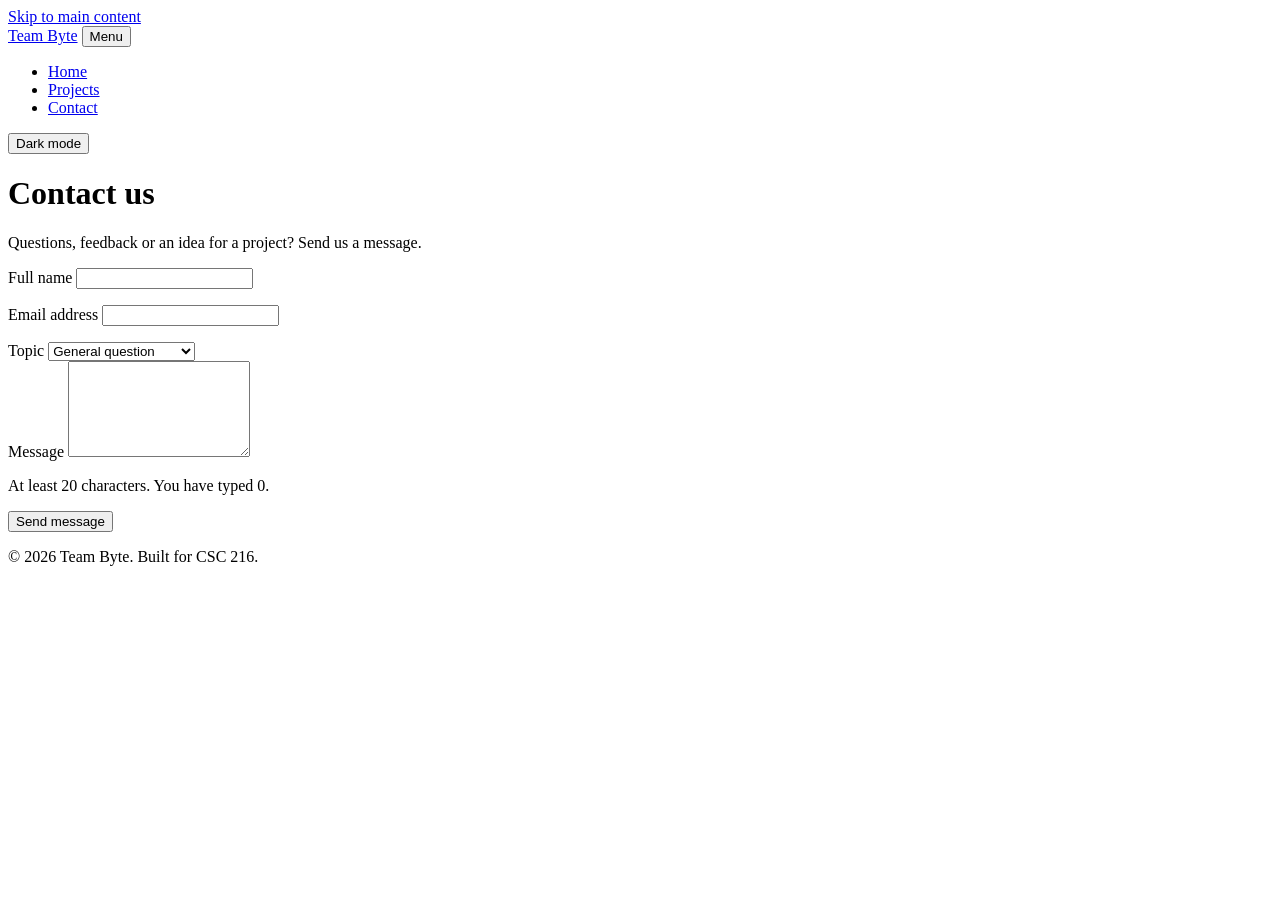
==== contact.html @ 6f2219a6 "Refactor project structure: remove old HTML and JS files, add new index, projects, and contact pages" ====
<!DOCTYPE html>
<html lang="en">
<head>
  <meta charset="UTF-8">
  <meta name="viewport" content="width=device-width, initial-scale=1.0">
  <meta name="description" content="Send a message to Team Byte.">
  <title>Contact | Team Byte</title>
  <link rel="stylesheet" href="css/styles.css">
  <script src="js/script.js" defer></script>
</head>
<body>
  <a class="skip-link" href="#main">Skip to main content</a>

  <header class="site-header">
    <div class="container header-inner">
      <a class="logo" href="index.html">Team Byte</a>
      <button class="nav-toggle" type="button" aria-expanded="false" aria-controls="site-nav">Menu</button>
      <nav id="site-nav" class="site-nav" aria-label="Main">
        <ul>
          <li><a href="index.html">Home</a></li>
          <li><a href="projects.html">Projects</a></li>
          <li><a href="contact.html" aria-current="page">Contact</a></li>
        </ul>
      </nav>
      <button class="theme-toggle" type="button" aria-pressed="false">Dark mode</button>
      </div>
  </header>

  <main id="main" class="container">
    <header class="page-header">
      <h1>Contact us</h1>
      <p class="lead">Questions, feedback or an idea for a project? Send us a message.</p>
    </header>

    <form id="contact-form" class="contact-form" novalidate>
      <div class="field">
        <label for="name">Full name</label>
        <input type="text" id="name" name="name" autocomplete="name" required aria-describedby="name-error">
        <p class="error" id="name-error"></p>
      </div>

      <div class="field">
        <label for="email">Email address</label>
        <input type="email" id="email" name="email" autocomplete="email" required aria-describedby="email-error">
        <p class="error" id="email-error"></p>
      </div>

      <div class="field">
        <label for="topic">Topic</label>
        <select id="topic" name="topic">
          <option value="general">General question</option>
          <option value="collaboration">Collaboration</option>
          <option value="feedback">Feedback on our site</option>
        </select>
      </div>

      <div class="field">
        <label for="message">Message</label>
        <textarea id="message" name="message" rows="6" required minlength="20" aria-describedby="message-hint message-error"></textarea>
        <p class="hint" id="message-hint">At least 20 characters. You have typed <span id="char-count">0</span>.</p>
        <p class="error" id="message-error"></p>
      </div>

      <button class="button" type="submit">Send message</button>
      <p id="form-status" class="form-status" role="status"></p>
    </form>
  </main>

  <footer class="site-footer">
    <div class="container">
      <p>© <span id="year">2026</span> Team Byte. Built for CSC 216.</p>
    </div>
  </footer>
</body>
</html>
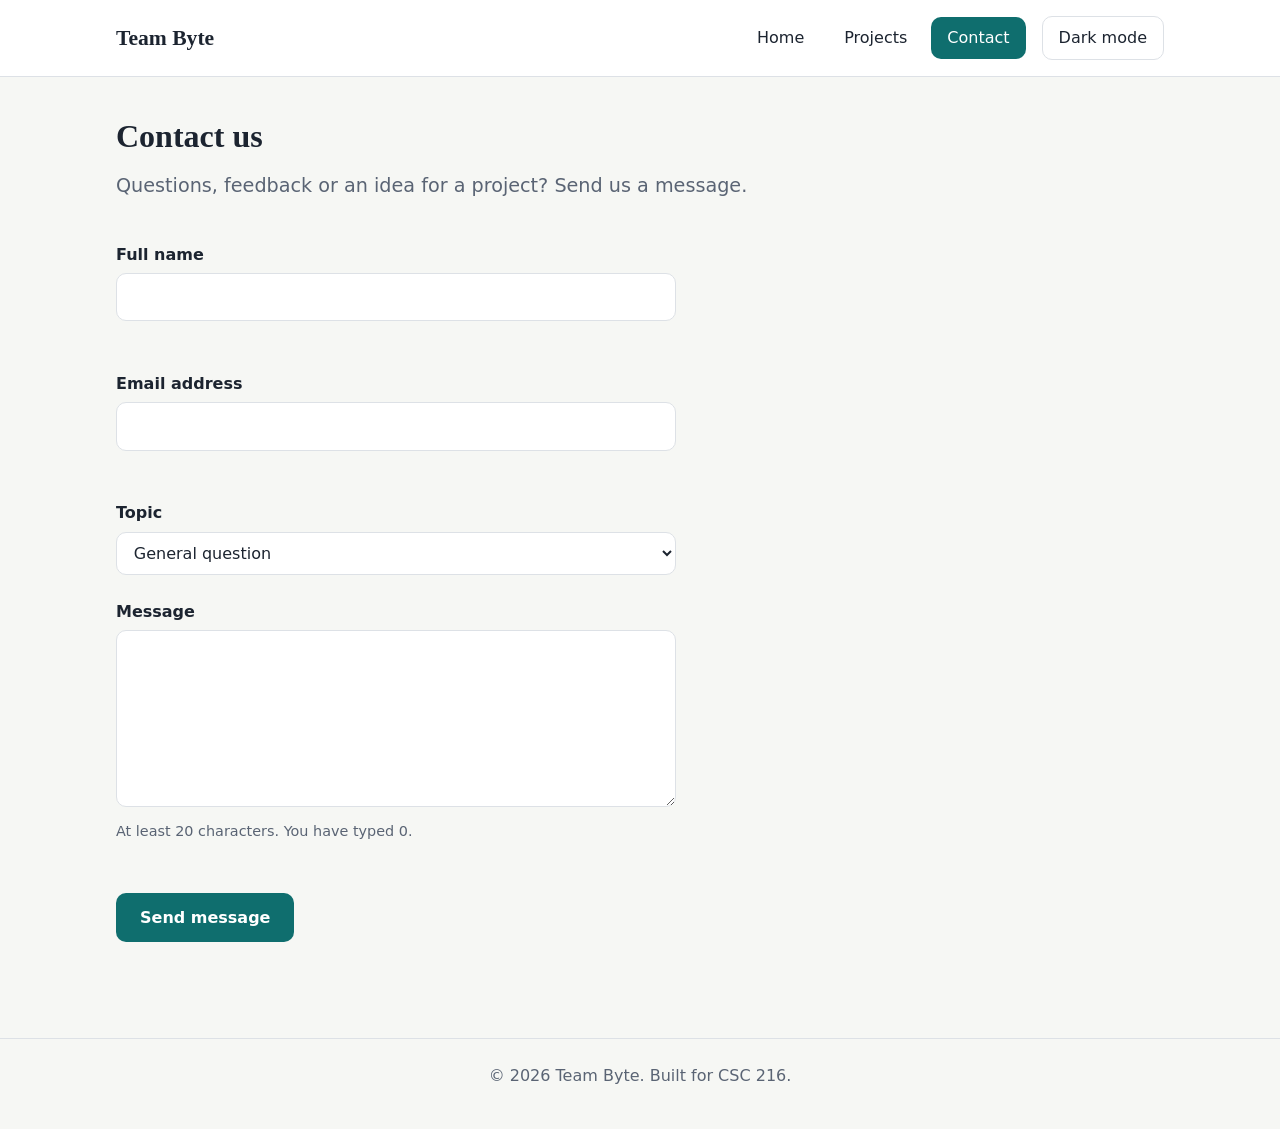
==== commit 11bc5008: "Merge remote-tracking branch 'origin/main'" ====
--- a/contact.html
+++ b/contact.html
@@ -5,8 +5,8 @@
   <meta name="viewport" content="width=device-width, initial-scale=1.0">
   <meta name="description" content="Send a message to Team Byte.">
   <title>Contact | Team Byte</title>
-  <link rel="stylesheet" href="css/styles.css">
-  <script src="js/script.js" defer></script>
+  <link rel="stylesheet" href="styles.css">
+  <script src="script.js" defer></script>
 </head>
 <body>
   <a class="skip-link" href="#main">Skip to main content</a>
--- a/styles.css
+++ b/styles.css
@@ -0,0 +1,414 @@
+/* =====================================================
+   Team website stylesheet (CSC 216, Lab 2)
+   One file styles every page on the site.
+   ===================================================== */
+
+/* ---------- 1. Design tokens ---------- */
+:root {
+  --color-bg: #f6f7f4;
+  --color-surface: #ffffff;
+  --color-text: #1c2430;
+  --color-muted: #5a6474;
+  --color-primary: #0f6e6e;
+  --color-primary-dark: #0a5050;
+  --color-on-primary: #ffffff;
+  --color-border: #dde1e6;
+  --color-error: #b3261e;
+  --color-success: #1e7b3a;
+
+  --font-body: system-ui, -apple-system, "Segoe UI", Roboto, Arial, sans-serif;
+  --font-heading: Georgia, "Times New Roman", serif;
+
+  --space-1: 0.5rem;
+  --space-2: 1rem;
+  --space-3: 1.5rem;
+    --space-4: 2.5rem;
+  --space-5: 4rem;
+
+  --radius: 10px;
+  --max-width: 1080px;
+}
+
+body.dark {
+  --color-bg: #11161d;
+  --color-surface: #1a212b;
+  --color-text: #e7ebf0;
+  --color-muted: #a2abb9;
+  --color-primary: #4fc1c1;
+  --color-primary-dark: #83d8d8;
+  --color-on-primary: #0b1f1f;
+  --color-border: #2b3340;
+  --color-error: #ff8a80;
+  --color-success: #7ddc97;
+  color-scheme: dark;
+}
+/* ---------- 2. Base and reset ---------- */
+*,
+*::before,
+*::after {
+  box-sizing: border-box;
+}
+body {
+  margin: 0;
+  font-family: var(--font-body);
+  font-size: 1rem;
+  line-height: 1.6;
+  color: var(--color-text);
+  background-color: var(--color-bg);
+  transition: background-color 0.3s ease, color 0.3s ease;
+}
+
+h1,
+h2,
+h3 {
+  font-family: var(--font-heading);
+  line-height: 1.2;
+  margin: 0 0 var(--space-2);
+}
+
+p {
+  margin: 0 0 var(--space-2);
+}
+
+a {
+  color: var(--color-primary);
+}
+
+a:hover {
+  color: var(--color-primary-dark);
+}
+
+img {
+  max-width: 100%;
+  display: block;
+}
+
+:focus-visible {
+  outline: 3px solid var(--color-primary);
+  outline-offset: 3px;
+}
+/* ---------- 3. Layout helpers ---------- */
+.container {
+  width: 100%;
+  max-width: var(--max-width);
+  margin-inline: auto;
+  padding-inline: var(--space-2);
+}
+
+.section {
+  padding-block: var(--space-4);
+}
+
+.skip-link {
+  position: absolute;
+  top: -4rem;
+  left: var(--space-2);
+  z-index: 100;
+  padding: var(--space-1) var(--space-2);
+  border-radius: var(--radius);
+  background-color: var(--color-primary);
+  color: var(--color-on-primary);
+}
+
+.skip-link:focus {
+  top: var(--space-2);
+}
+/* ---------- 4. Header and navigation ---------- */
+.site-header {
+  position: sticky;
+  top: 0;
+  z-index: 10;
+  background-color: var(--color-surface);
+  border-bottom: 1px solid var(--color-border);
+}
+
+.header-inner {
+  display: flex;
+  flex-wrap: wrap;
+  align-items: center;
+  gap: var(--space-2);
+  padding-block: var(--space-2);
+}
+
+.logo {
+  margin-right: auto;
+  font-family: var(--font-heading);
+  font-size: 1.35rem;
+  font-weight: 700;
+  color: var(--color-text);
+  text-decoration: none;
+}
+
+.site-nav ul {
+  display: flex;
+  gap: var(--space-1);
+  margin: 0;
+  padding: 0;
+  list-style: none;
+}
+
+.site-nav a {
+  display: block;
+  padding: var(--space-1) var(--space-2);
+  border-radius: var(--radius);
+  color: var(--color-text);
+  font-weight: 500;
+  text-decoration: none;
+}
+
+.site-nav a:hover {
+  background-color: var(--color-bg);
+}
+
+.site-nav a[aria-current="page"] {
+    background-color: var(--color-primary);
+  color: var(--color-on-primary);
+}
+
+.nav-toggle,
+.theme-toggle {
+  padding: var(--space-1) var(--space-2);
+  border: 1px solid var(--color-border);
+  border-radius: var(--radius);
+  background-color: transparent;
+  color: var(--color-text);
+  font: inherit;
+  cursor: pointer;
+}
+
+.theme-toggle[aria-pressed="true"] {
+  border-color: var(--color-primary);
+  color: var(--color-primary);
+}
+
+.nav-toggle {
+  display: none;
+}
+/* ---------- 5. Buttons and hero ---------- */
+.button {
+  display: inline-block;
+  padding: 0.75rem 1.5rem;
+  border: none;
+  border-radius: var(--radius);
+  background-color: var(--color-primary);
+  color: var(--color-on-primary);
+  font: inherit;
+  font-weight: 600;
+  text-decoration: none;
+  cursor: pointer;
+  transition: background-color 0.2s ease, transform 0.2s ease;
+}
+
+.button:hover {
+  background-color: var(--color-primary-dark);
+  color: var(--color-on-primary);
+  transform: translateY(-2px);
+}
+
+.hero {
+  padding-block: var(--space-5);
+  background: linear-gradient(135deg, var(--color-surface), var(--color-bg));
+  border-bottom: 1px solid var(--color-border);
+}
+
+.hero h1 {
+  max-width: 18ch;
+  font-size: clamp(2rem, 5vw, 3.25rem);
+}
+
+.eyebrow {
+  margin-bottom: var(--space-1);
+  color: var(--color-primary);
+  font-size: 0.8rem;
+  font-weight: 700;
+  letter-spacing: 0.12em;
+  text-transform: uppercase;
+}
+
+.lead {
+  max-width: 55ch;
+  margin-bottom: var(--space-3);
+  color: var(--color-muted);
+  font-size: 1.2rem;
+}
+
+.page-header {
+  padding-block: var(--space-4) var(--space-2);
+}
+/* ---------- 6. Cards and grids ---------- */
+.team-grid,
+.project-grid {
+  display: grid;
+  grid-template-columns: repeat(auto-fit, minmax(260px, 1fr));
+  gap: var(--space-3);
+}
+
+.card {
+  padding: var(--space-3);
+  border: 1px solid var(--color-border);
+  border-radius: var(--radius);
+  background-color: var(--color-surface);
+}
+
+.avatar {
+  display: grid;
+  place-items: center;
+  width: 64px;
+  height: 64px;
+  margin-bottom: var(--space-2);
+  border-radius: 50%;
+  background-color: var(--color-primary);
+  color: var(--color-on-primary);
+  font-size: 1.25rem;
+  font-weight: 700;
+}
+
+.role {
+  color: var(--color-primary);
+  font-weight: 600;
+}
+
+.skill-list {
+  padding-left: 1.25rem;
+}
+
+.skill-list li {
+     margin-bottom: var(--space-1);
+}
+/* ---------- 7. Projects page ---------- */
+.filters {
+  display: flex;
+  flex-wrap: wrap;
+  gap: var(--space-1);
+  margin-bottom: var(--space-2);
+}
+
+.filter-btn {
+  padding: 0.4rem 1rem;
+  border: 1px solid var(--color-border);
+  border-radius: 999px;
+  background-color: var(--color-surface);
+  color: var(--color-text);
+  font: inherit;
+  cursor: pointer;
+}
+
+.filter-btn[aria-pressed="true"] {
+  border-color: var(--color-primary);
+  background-color: var(--color-primary);
+  color: var(--color-on-primary);
+}
+
+.project-count {
+  color: var(--color-muted);
+}
+
+.tag {
+  display: inline-block;
+  margin-bottom: var(--space-1);
+  color: var(--color-primary);
+  font-size: 0.75rem;
+  font-weight: 700;  letter-spacing: 0.06em;
+  text-transform: uppercase;
+}
+
+/* ---------- 8. Contact form ---------- */
+.contact-form {
+  max-width: 560px;
+  padding-bottom: var(--space-4);
+}
+
+.field {
+  margin-bottom: var(--space-3);
+}
+
+label {
+  display: block;
+  margin-bottom: 0.35rem;
+  font-weight: 600;
+}
+
+input,
+select,
+textarea {
+  width: 100%;
+  padding: 0.65rem 0.8rem;
+  border: 1px solid var(--color-border);
+  border-radius: var(--radius);
+  background-color: var(--color-surface);
+  color: var(--color-text);
+  font: inherit;
+}
+
+input:focus,
+select:focus,
+textarea:focus {
+  border-color: var(--color-primary);
+}
+
+input[aria-invalid="true"],
+textarea[aria-invalid="true"] {
+  border-color: var(--color-error);
+}
+
+.hint,
+.error {
+  margin: 0.35rem 0 0;
+  font-size: 0.9rem;
+}
+
+.hint {
+  color: var(--color-muted);
+}
+
+.error {
+  min-height: 1.4em;
+  color: var(--color-error);
+}
+.form-status {
+  margin-top: var(--space-2);
+  color: var(--color-success);
+  font-weight: 600;
+}
+/* ---------- 9. Footer ---------- */
+.site-footer {
+  margin-top: var(--space-4);
+  padding-block: var(--space-3);
+  border-top: 1px solid var(--color-border);
+  color: var(--color-muted);
+  text-align: center;
+}
+
+/* ---------- 10. Small screens ---------- */
+@media (max-width: 700px) {
+  .nav-toggle {
+    display: inline-block;
+  }
+
+  .site-nav {
+    display: none;
+    order: 3;
+    width: 100%;
+  }
+
+  .site-nav.open {
+    display: block;
+  }
+
+  .site-nav ul {
+    flex-direction: column;
+  }
+
+  .section {
+     padding-block: var(--space-3);
+  }
+}
+
+/* ---------- 11. Respect reduced-motion preferences ---------- */
+@media (prefers-reduced-motion: reduce) {
+  *,
+  *::before,
+  *::after {
+    transition: none !important;
+  }
+}
